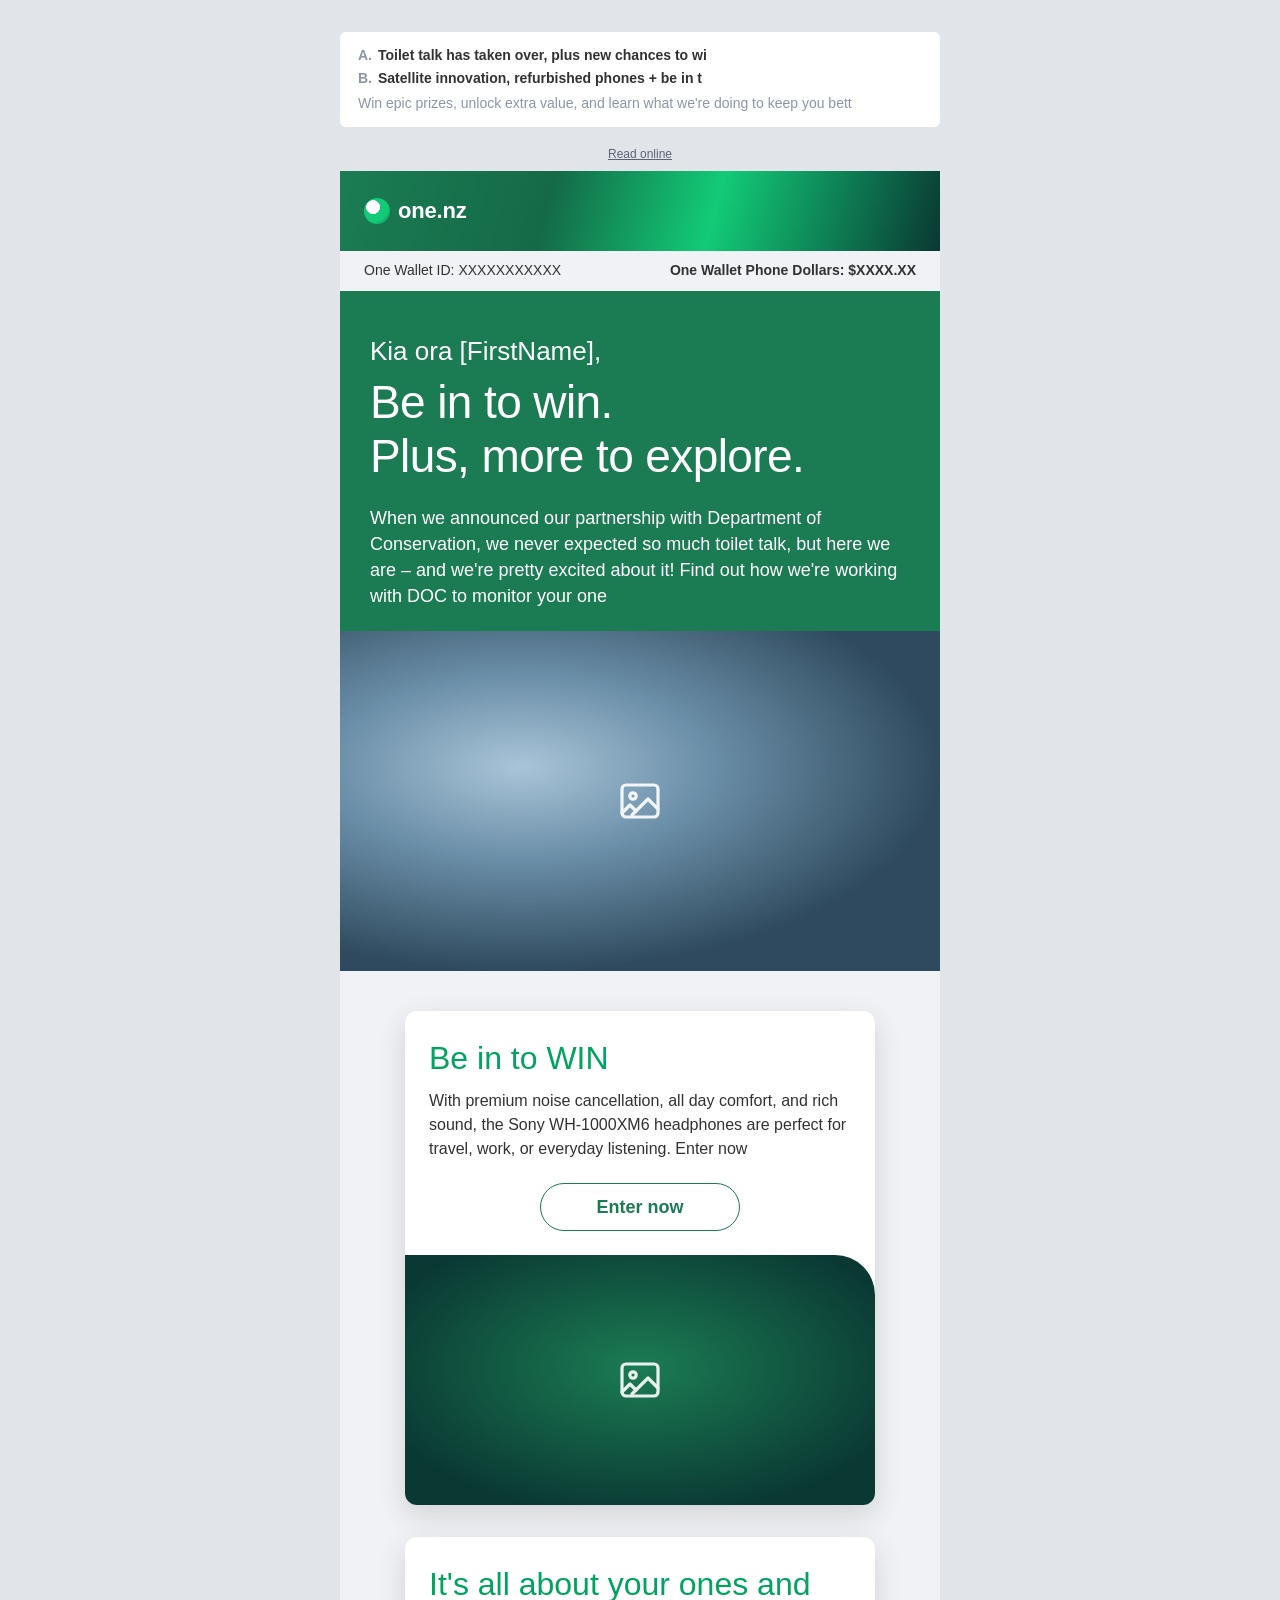
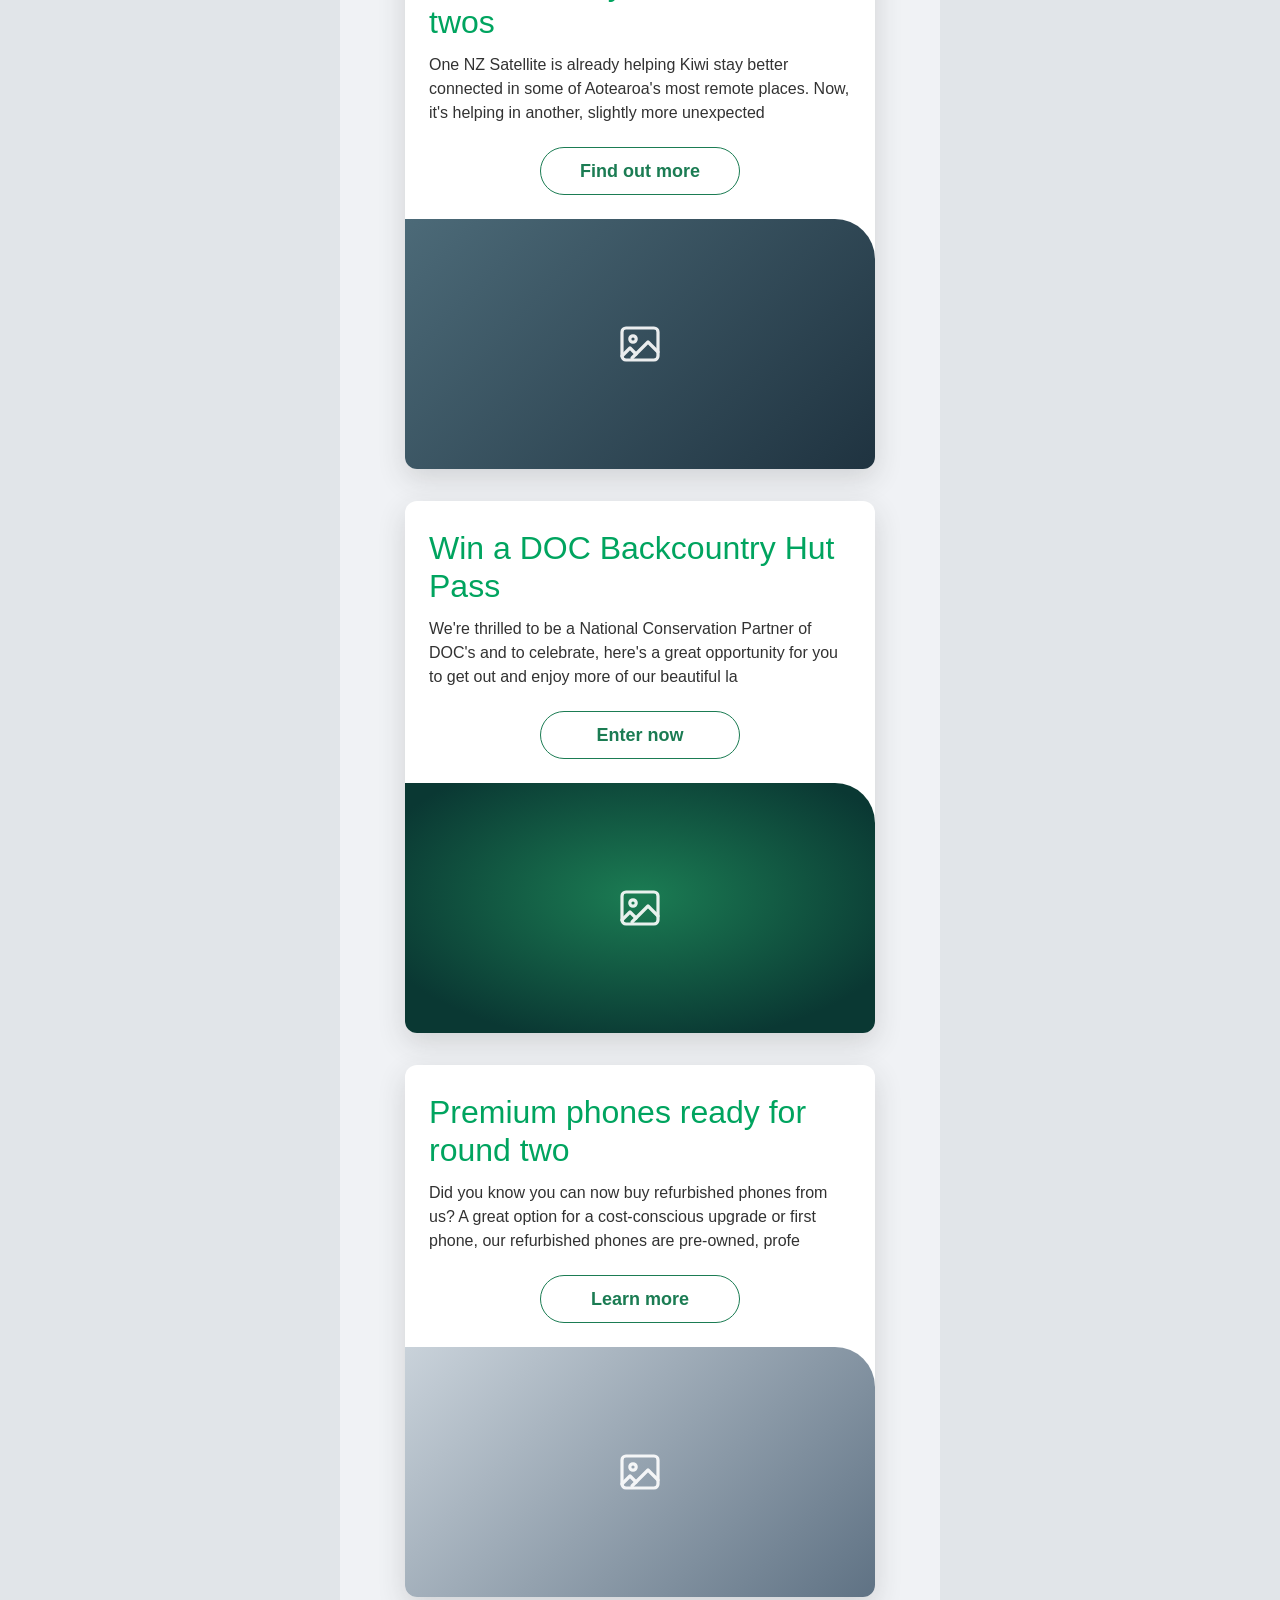
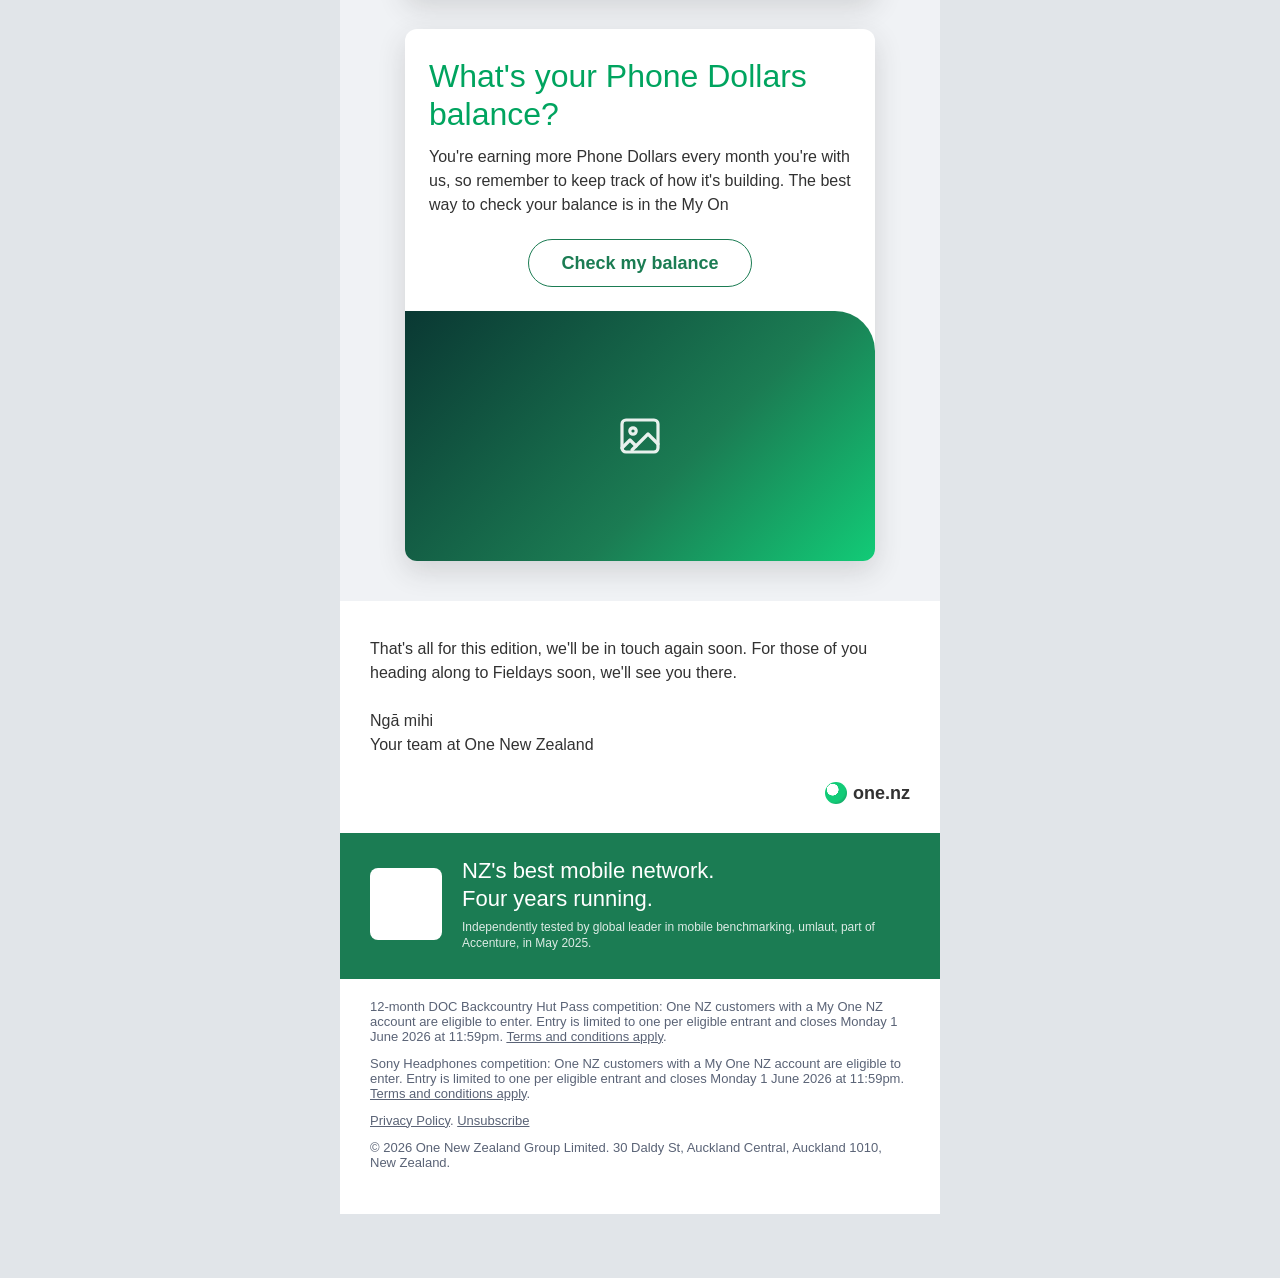
==== containers/one_update/one_update.html @ abf7118a "Add files via upload" ====
<!DOCTYPE html>
<html lang="en">
<head>
<meta charset="utf-8">
<meta name="viewport" content="width=device-width,initial-scale=1">
<title>One Update — One NZ</title>
<!-- one_update — the original, copy in, modules tagged with data-module.
     Drawn to One NZ eDM Guidelines v3.0 (Oct 2025). Copy is OCS03000 Q1, verbatim.
     Where the Q1 copy breaks the guideline limits, it stays — specs.md carries the limits. -->
<style>
  /* ── skin.md ── */
  @font-face{font-family:'Euclid Circular A';src:url('../../brands/one_nz/assets/EuclidCircularA-Regular.woff2') format('woff2');font-weight:400}
  @font-face{font-family:'Euclid Circular A';src:url('../../brands/one_nz/assets/EuclidCircularA-Semibold.woff2') format('woff2');font-weight:600}
  :root{
    --font:'Euclid Circular A',Arial,sans-serif;   /* client fallback is Arial — their call, not ours */
    --ink:#323232;        /* One Grey 900 */
    --ink-soft:#5A6376;   /* One Grey 600 */
    --ink-faint:#8C96A8;  /* One Grey 400 */
    --green:#1B7C53;      /* One Green 600 — intro bg, primary CTA, divider */
    --green-text:#00A45F; /* One Green 400 — card subheads */
    --green-bright:#12CB77; /* One Green 200 — texture highlights */
    --green-deep:#0A3833; /* One Green 900 — texture shadows */
    --ground:#F0F2F5;     /* One Grey 50 — card ground, wallet strip */
    --canvas:#E1E5E9;     /* One Grey 100 — outside the email */
    --card:#FFFFFF;
  }
  *{margin:0;padding:0;box-sizing:border-box}
  body{background:var(--canvas);font-family:var(--font);color:var(--ink);padding:32px 0 64px;-webkit-font-smoothing:antialiased}
  a{color:inherit}

  /* pre-copy — inbox, not email */
  .precopy{width:600px;margin:0 auto 20px;background:var(--card);border-radius:6px;padding:14px 18px;font-size:14px;line-height:1.35}
  .precopy .subj{font-weight:600}
  .precopy .subj + .subj{margin-top:4px}
  .precopy .pre{color:var(--ink-faint);margin-top:6px}
  .precopy .l{display:inline-block;width:20px;color:var(--ink-faint)}

  .email{width:600px;margin:0 auto}
  .readonline{text-align:center;font-size:12px;color:var(--ink-soft);padding:0 0 10px;text-decoration:underline}

  /* header block — logo strip 80 / grey strip 40 / no texture strip (dark block below) */
  .logo{height:80px;display:flex;align-items:center;padding:0 24px;
    background:linear-gradient(105deg,var(--green) 0%,#146A47 35%,var(--green-bright) 62%,var(--green-deep) 100%)}
  .logo .mark{display:flex;align-items:center;gap:8px;color:#fff;font-size:22px;font-weight:600;letter-spacing:-.2px}
  .logo .mark i{width:26px;height:26px;border-radius:50%;background:radial-gradient(circle at 35% 35%,#fff 0 28%,var(--green-bright) 30% 60%,var(--green) 100%)}
  .wallet{height:40px;background:var(--ground);display:flex;justify-content:space-between;align-items:center;padding:0 24px;font-size:14px;line-height:17px}
  .wallet b{font-weight:600}

  /* intro block — brand intro, green, 90% copy width */
  .intro{background:var(--green);color:#fff;padding:36px 30px 0}
  .intro .salut{font-size:26px;line-height:48px}
  .intro h1{font-weight:400;font-size:46px;line-height:54px;letter-spacing:-.6px;margin:0 0 22px}
  .intro p{font-size:18px;line-height:26px;margin-bottom:18px}
  .intro .hero{margin:22px -30px 0;height:340px;background:
    radial-gradient(70% 60% at 30% 40%,#a9c4d8 0%,#6b8fa8 45%,#2f4a5e 100%)}

  /* cards — on One Grey 50, 470 max, radius 40 (card) / 12 (image) */
  .cards{background:var(--ground);padding:40px 0 20px}
  .cardwrap{padding:0 0 32px}
  .cardwrap:last-child{padding-bottom:20px}
  .c{width:470px;margin:0 auto;background:var(--card);border-radius:12px;padding:28px 24px 0;overflow:hidden;
    box-shadow:0 10px 28px rgba(50,50,50,.16)}
  .c h2{font-weight:400;font-size:32px;line-height:38px;color:var(--green-text);margin-bottom:12px}
  .c p{font-size:16px;line-height:24px;margin-bottom:22px}
  .c .img{height:250px;border-radius:0 40px 0 0;margin:24px -24px 0;background:linear-gradient(135deg,#4c6a78,#1f3340)}
  .c[data-type="prize"] .img{background:radial-gradient(60% 60% at 50% 45%,#1B7C53 0%,#0A3833 100%)}
  .c[data-type="product"] .img{background:linear-gradient(135deg,#c9d2da,#5f7284)}
  .c[data-type="housekeeping"] .img{background:linear-gradient(135deg,#0A3833,#1B7C53 60%,#12CB77)}

  /* image slots — white image icon, centred */
  [data-module="hero"],[data-module="card-image"],.banner .badge{position:relative}
  [data-module="hero"]::after,[data-module="card-image"]::after{content:'';position:absolute;left:50%;top:50%;width:48px;height:48px;transform:translate(-50%,-50%);
    background:url("data:image/svg+xml;utf8,<svg xmlns='http://www.w3.org/2000/svg' viewBox='0 0 24 24' fill='none' stroke='white' stroke-width='1.6' stroke-linecap='round' stroke-linejoin='round'><rect x='3' y='4' width='18' height='16' rx='2'/><circle cx='8.5' cy='9.5' r='1.6'/><path d='M21 16l-5-5-8 8'/><path d='M3 18l4-4 3 3'/></svg>") center/contain no-repeat;opacity:.9}

  /* CTA — pill, Semibold 18, ≤24 chars. Cards take secondary only. */
  .btn{display:block;width:max-content;min-width:200px;margin:0 auto;text-align:center;font-weight:600;font-size:18px;line-height:26px;
    padding:10px 32px;border-radius:100px;text-decoration:none;border:1.5px solid var(--green)}
  .btn.primary{background:var(--green);color:#fff}
  .btn.secondary{background:transparent;color:var(--green)}

  /* sign-off — white, ≤250 chars */
  .signoff{background:var(--card);padding:36px 30px 28px;font-size:16px;line-height:24px}
  .signoff p{margin-bottom:24px}
  .signoff .mark{display:flex;align-items:center;justify-content:flex-end;gap:6px;font-size:18px;font-weight:600}
  .signoff .mark i{width:22px;height:22px;border-radius:50%;background:radial-gradient(circle at 35% 35%,#fff 0 28%,var(--green-bright) 30% 60%,var(--green) 100%)}

  /* banner — fixed ATL slot, business-approved */
  .banner{background:var(--green);color:#fff;padding:24px 30px;display:flex;gap:20px;align-items:center}
  .banner .badge{width:72px;height:72px;border-radius:8px;background:#fff;flex:none}
  .banner h3{font-weight:400;font-size:22px;line-height:28px}
  .banner small{display:block;font-size:12px;line-height:16px;margin-top:6px;opacity:.85}

  /* base — 4px green divider, terms 13/15 */
  .base{background:var(--card);border-top:4px solid var(--green);padding:20px 30px 32px;font-size:13px;line-height:15px;color:var(--ink-soft)}
  .base p{margin-bottom:12px}
</style>
</head>
<body>

<div class="precopy" data-module="precopy">
  <div class="subj" data-module="subject" data-variant="A"><span class="l">A.</span>Toilet talk has taken over, plus new chances to wi</div>
  <div class="subj" data-module="subject" data-variant="B"><span class="l">B.</span>Satellite innovation, refurbished phones + be in t</div>
  <div class="pre" data-module="preheader">Win epic prizes, unlock extra value, and learn what we're doing to keep you bett</div>
</div>

<div class="email">
  <div class="readonline" data-module="readonline">Read online</div>

  <div class="logo" data-module="header"><span class="mark"><i></i>one.nz</span></div>
  <div class="wallet" data-module="wallet"><span>One Wallet ID: XXXXXXXXXXX</span><b>One Wallet Phone Dollars: $XXXX.XX</b></div>

  <div class="intro" data-module="intro">
    <div class="salut" data-module="salutation">Kia ora [FirstName],</div>
    <h1 data-module="headline">Be in to win.<br>Plus, more to explore.</h1>
    <div data-module="intro-copy">
      <p>When we announced our partnership with Department of Conservation, we never expected so much toilet talk, but here we are – and we're pretty excited about it! Find out how we're working with DOC to monitor your one</p>
    </div>
    <div class="hero" data-module="hero"></div>
  </div>

  <div class="cards" data-module="cards">

    <div class="cardwrap"><div class="c" data-module="card" data-card="1" data-type="prize">
      <h2 data-module="card-title">Be in to WIN</h2>
      <p data-module="card-body">With premium noise cancellation, all day comfort, and rich sound, the Sony WH-1000XM6 headphones are perfect for travel, work, or everyday listening. Enter now </p>
      <a class="btn secondary" href="#" data-module="card-cta">Enter now</a>
      <div class="img" data-module="card-image"></div>
    </div></div>

    <div class="cardwrap"><div class="c" data-module="card" data-card="2" data-type="news">
      <h2 data-module="card-title">It's all about your ones and twos</h2>
      <p data-module="card-body">One NZ Satellite is already helping Kiwi stay better connected in some of Aotearoa's most remote places. Now, it's helping in another, slightly more unexpected </p>
      <a class="btn secondary" href="#" data-module="card-cta">Find out more</a>
      <div class="img" data-module="card-image"></div>
    </div></div>

    <div class="cardwrap"><div class="c" data-module="card" data-card="3" data-type="prize">
      <h2 data-module="card-title">Win a DOC Backcountry Hut Pass</h2>
      <p data-module="card-body">We're thrilled to be a National Conservation Partner of DOC's and to celebrate, here's a great opportunity for you to get out and enjoy more of our beautiful la</p>
      <a class="btn secondary" href="#" data-module="card-cta">Enter now</a>
      <div class="img" data-module="card-image"></div>
    </div></div>

    <div class="cardwrap"><div class="c" data-module="card" data-card="4" data-type="product">
      <h2 data-module="card-title">Premium phones ready for round two</h2>
      <p data-module="card-body">Did you know you can now buy refurbished phones from us? A great option for a cost-conscious upgrade or first phone, our refurbished phones are pre-owned, profe</p>
      <a class="btn secondary" href="#" data-module="card-cta">Learn more</a>
      <div class="img" data-module="card-image"></div>
    </div></div>

    <div class="cardwrap"><div class="c" data-module="card" data-card="5" data-type="housekeeping">
      <h2 data-module="card-title">What's your Phone Dollars balance?</h2>
      <p data-module="card-body">You're earning more Phone Dollars every month you're with us, so remember to keep track of how it's building. The best way to check your balance is in the My On</p>
      <a class="btn secondary" href="#" data-module="card-cta">Check my balance</a>
      <div class="img" data-module="card-image"></div>
    </div></div>

  </div>

  <div class="signoff" data-module="signoff">
    <p data-module="signoff-copy">That's all for this edition, we'll be in touch again soon. For those of you heading along to Fieldays soon, we'll see you there.</p>
    <p>Ngā mihi<br>Your team at One New Zealand</p>
    <div class="mark"><i></i>one.nz</div>
  </div>

  <div class="banner" data-module="banner">
    <div class="badge"></div>
    <div><h3>NZ's best mobile network.<br>Four years running.</h3>
    <small>Independently tested by global leader in mobile benchmarking, umlaut, part of Accenture, in May 2025.</small></div>
  </div>

  <div class="base" data-module="base">
    <div data-module="legals">
      <p>12-month DOC Backcountry Hut Pass competition: One NZ customers with a My One NZ account are eligible to enter. Entry is limited to one per eligible entrant and closes Monday 1 June 2026 at 11:59pm. <a href="#">Terms and conditions apply</a>.</p>
      <p>Sony Headphones competition: One NZ customers with a My One NZ account are eligible to enter. Entry is limited to one per eligible entrant and closes Monday 1 June 2026 at 11:59pm. <a href="#">Terms and conditions apply</a>.</p>
    </div>
    <p><a href="#">Privacy Policy</a>. <a href="#">Unsubscribe</a></p>
    <p>© 2026 One New Zealand Group Limited. 30 Daldy St, Auckland Central, Auckland 1010, New Zealand.</p>
  </div>
</div>

</body>
</html>
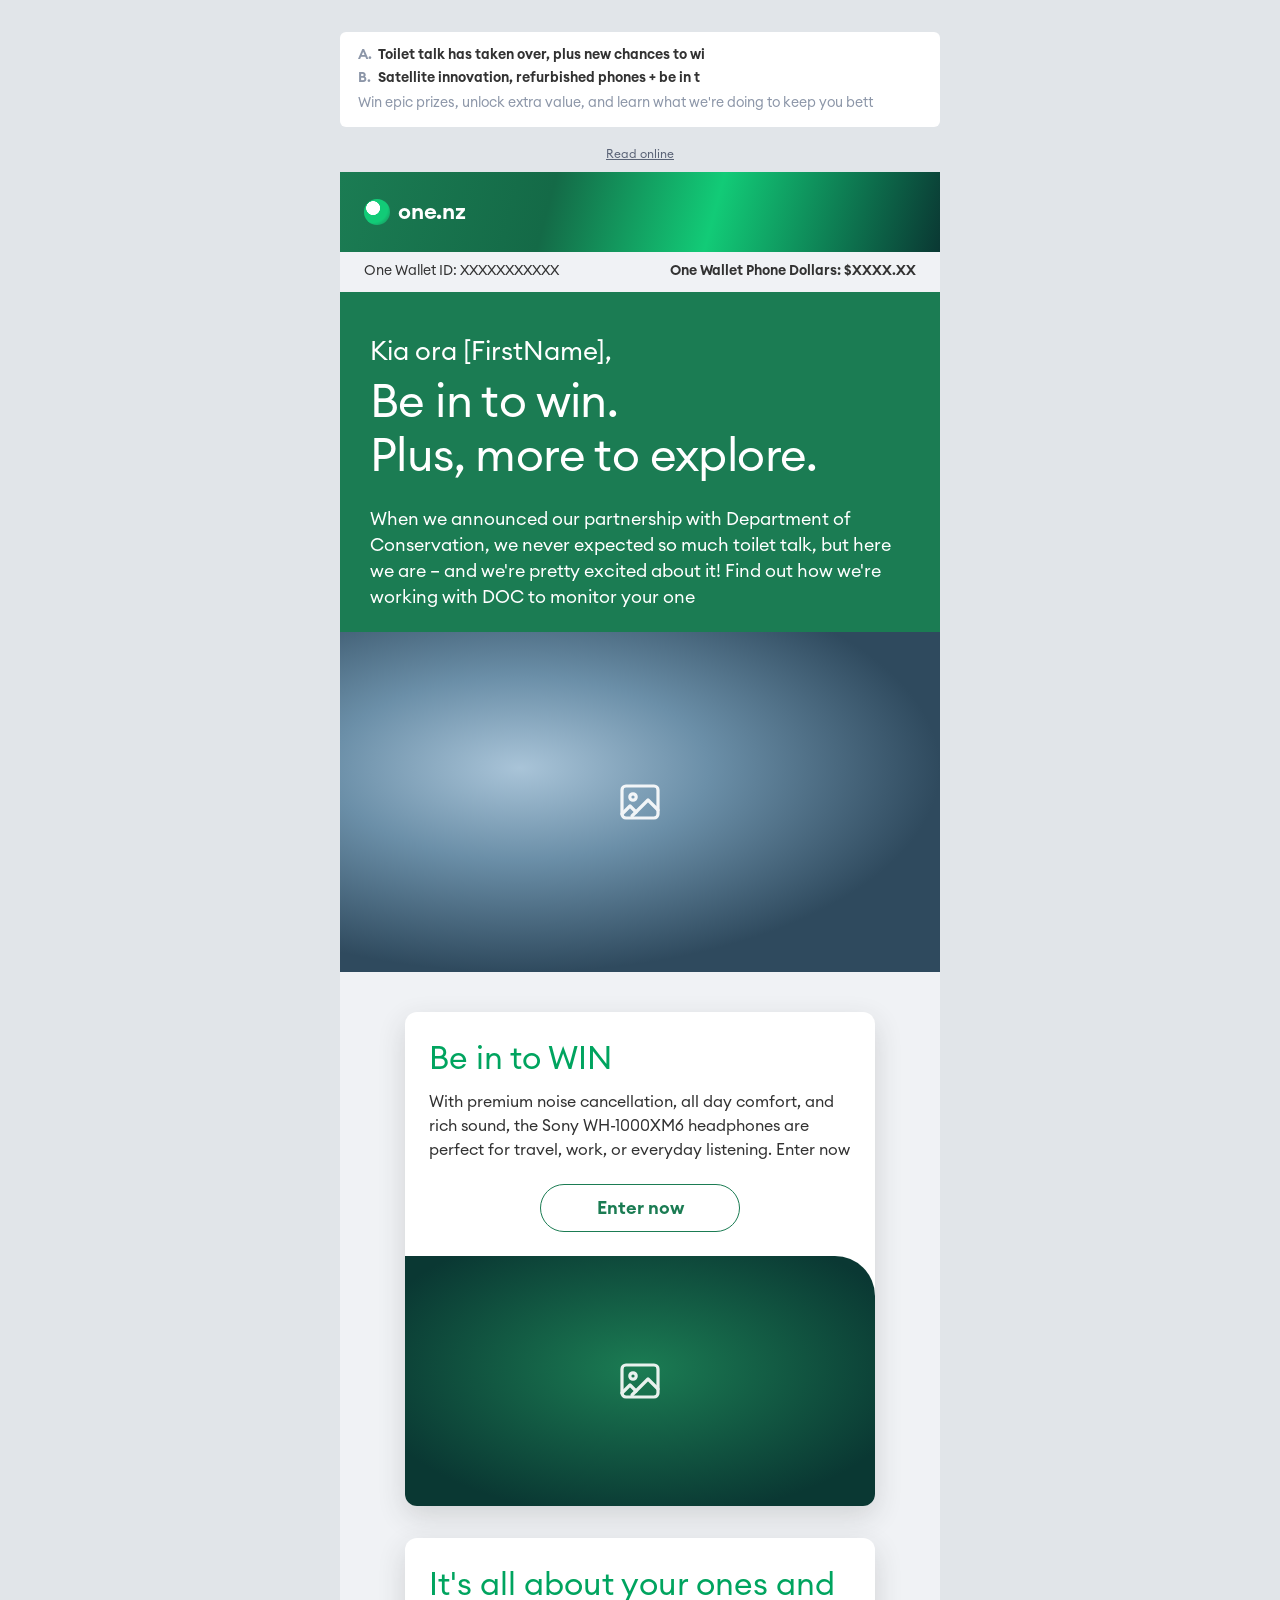
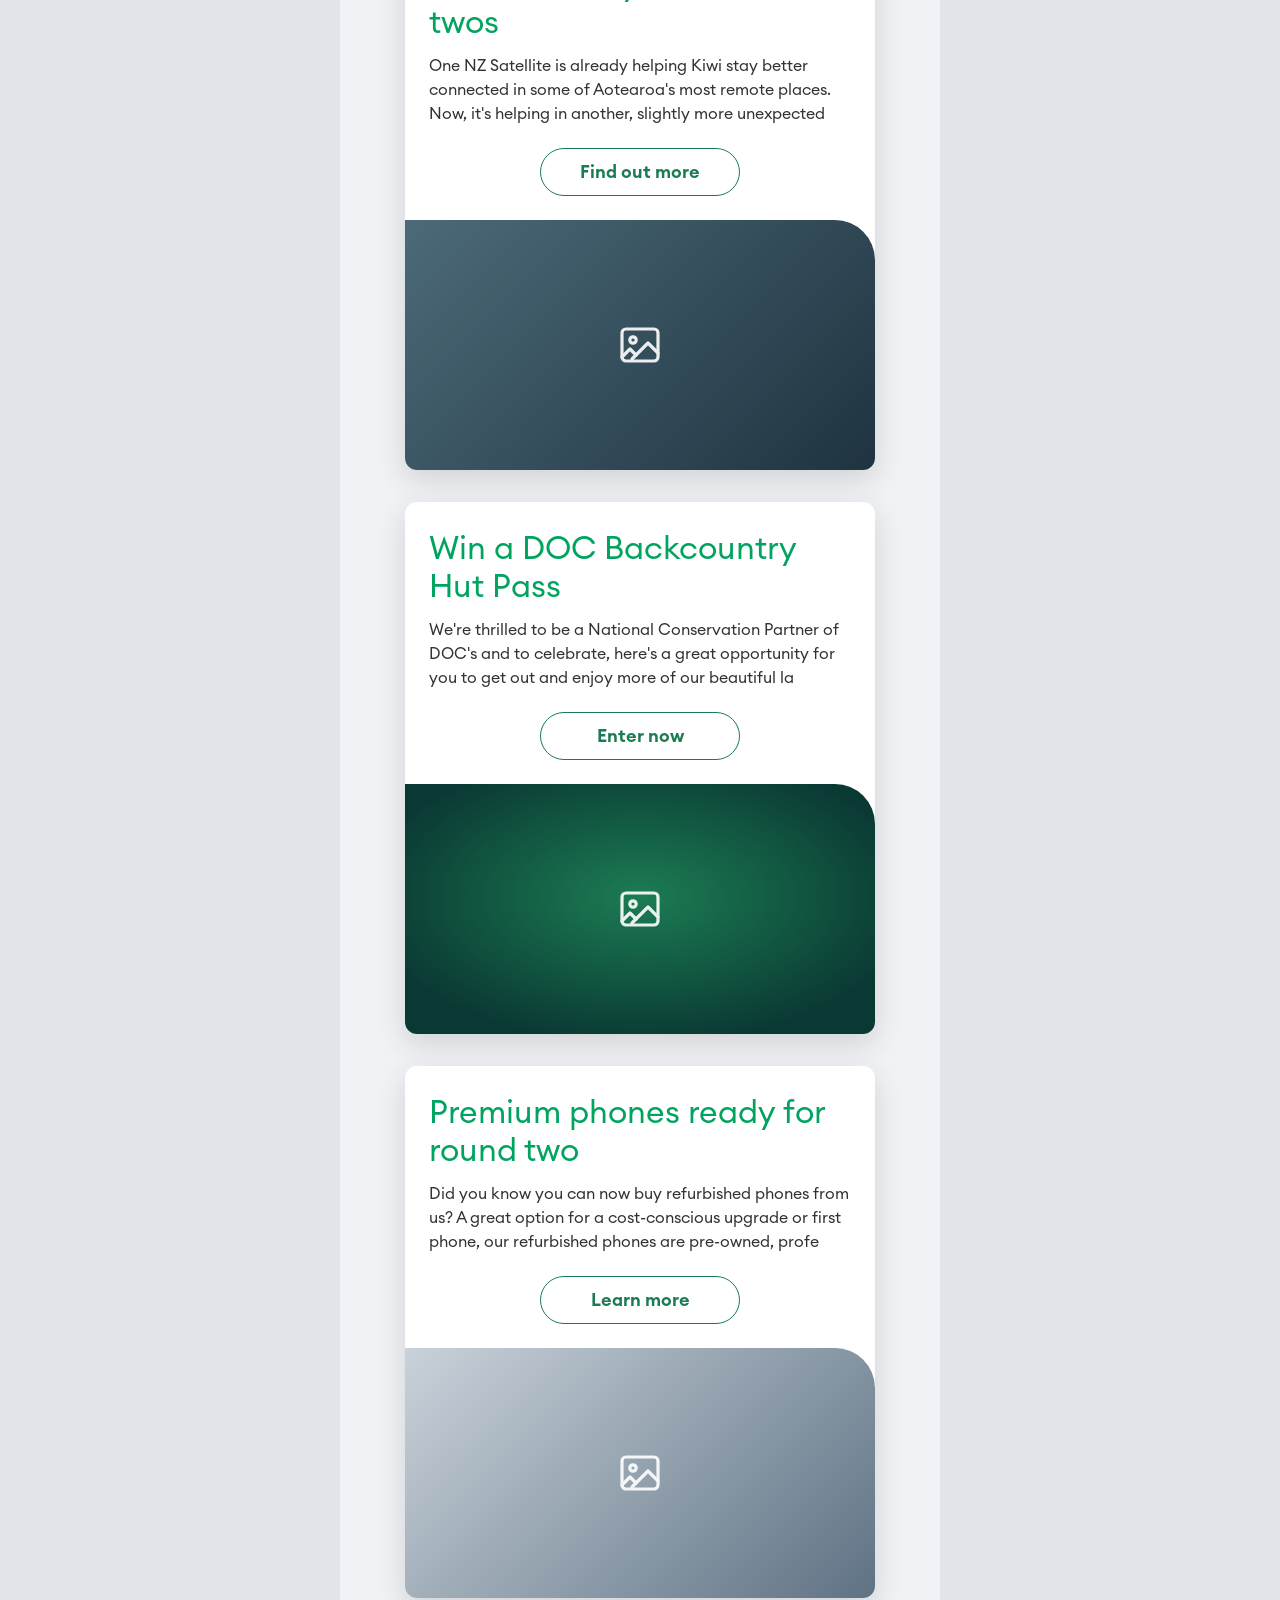
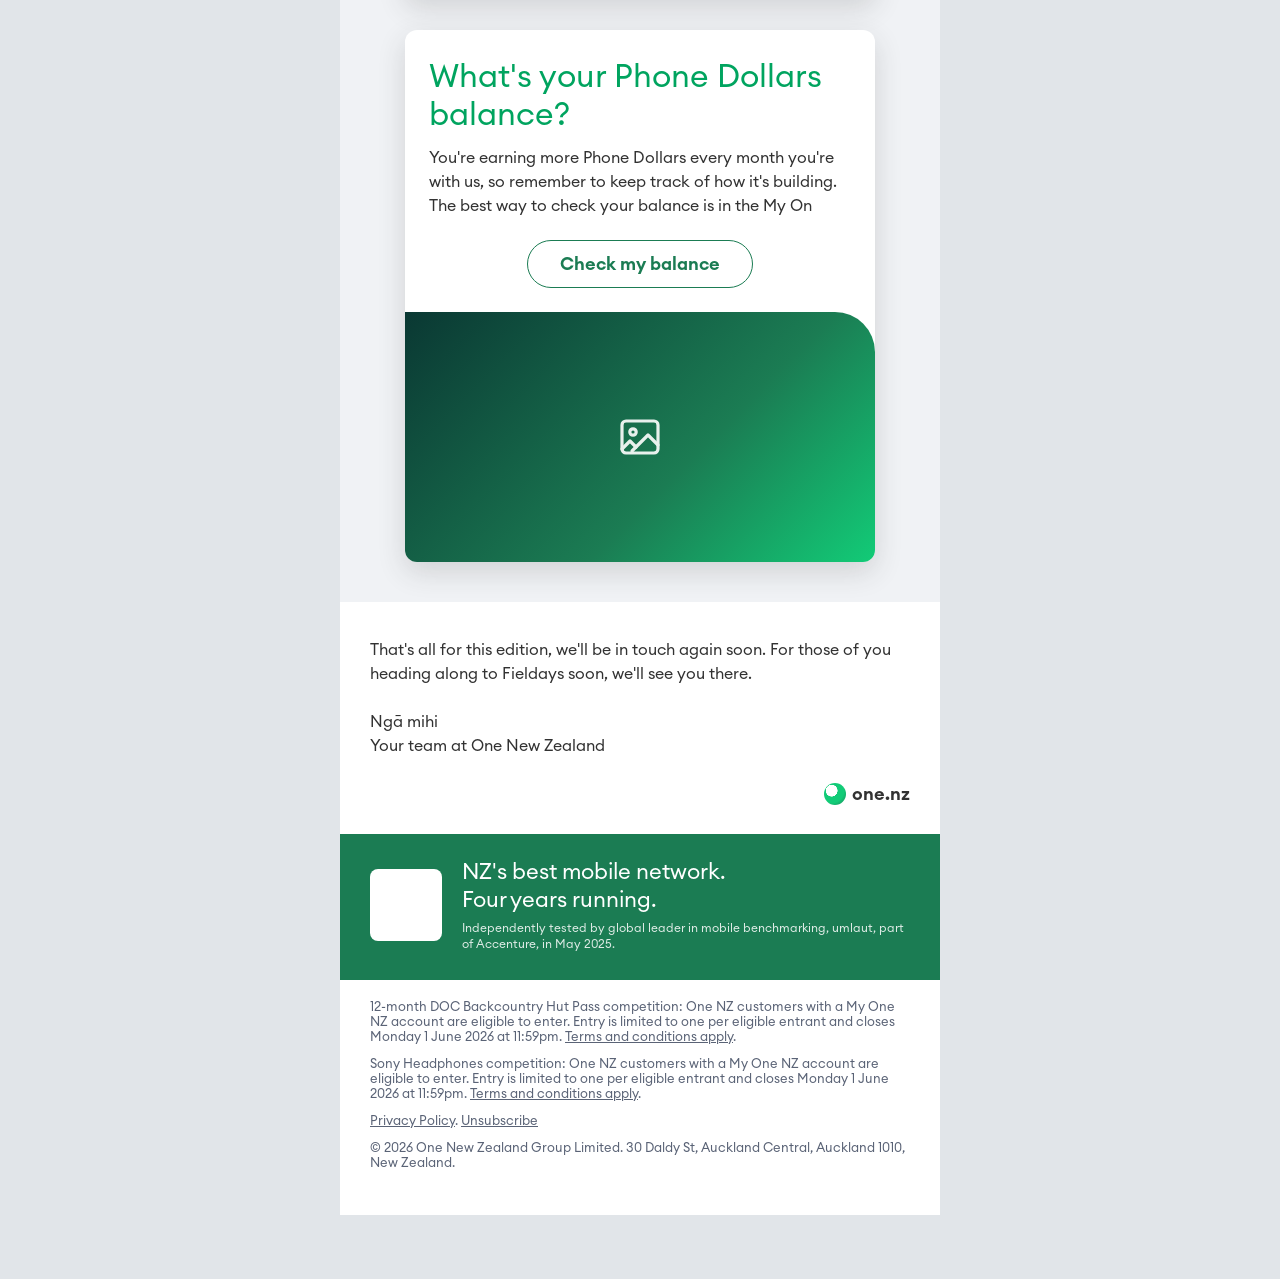
==== commit b4a357be: "Add files via upload" ====
--- a/containers/one_update/one_update.html
+++ b/containers/one_update/one_update.html
@@ -9,8 +9,8 @@
      Where the Q1 copy breaks the guideline limits, it stays — specs.md carries the limits. -->
 <style>
   /* ── skin.md ── */
-  @font-face{font-family:'Euclid Circular A';src:url('../../brands/one_nz/assets/EuclidCircularA-Regular.woff2') format('woff2');font-weight:400}
-  @font-face{font-family:'Euclid Circular A';src:url('../../brands/one_nz/assets/EuclidCircularA-Semibold.woff2') format('woff2');font-weight:600}
+  @font-face{font-family:'Euclid Circular A';src:url('../../brands/one_nz/assets/EuclidCircularA-Regular.otf') format('opentype');font-weight:400}
+  @font-face{font-family:'Euclid Circular A';src:url('../../brands/one_nz/assets/EuclidCircularA-Semibold.otf') format('opentype');font-weight:600}
   :root{
     --font:'Euclid Circular A',Arial,sans-serif;   /* client fallback is Arial — their call, not ours */
     --ink:#323232;        /* One Grey 900 */
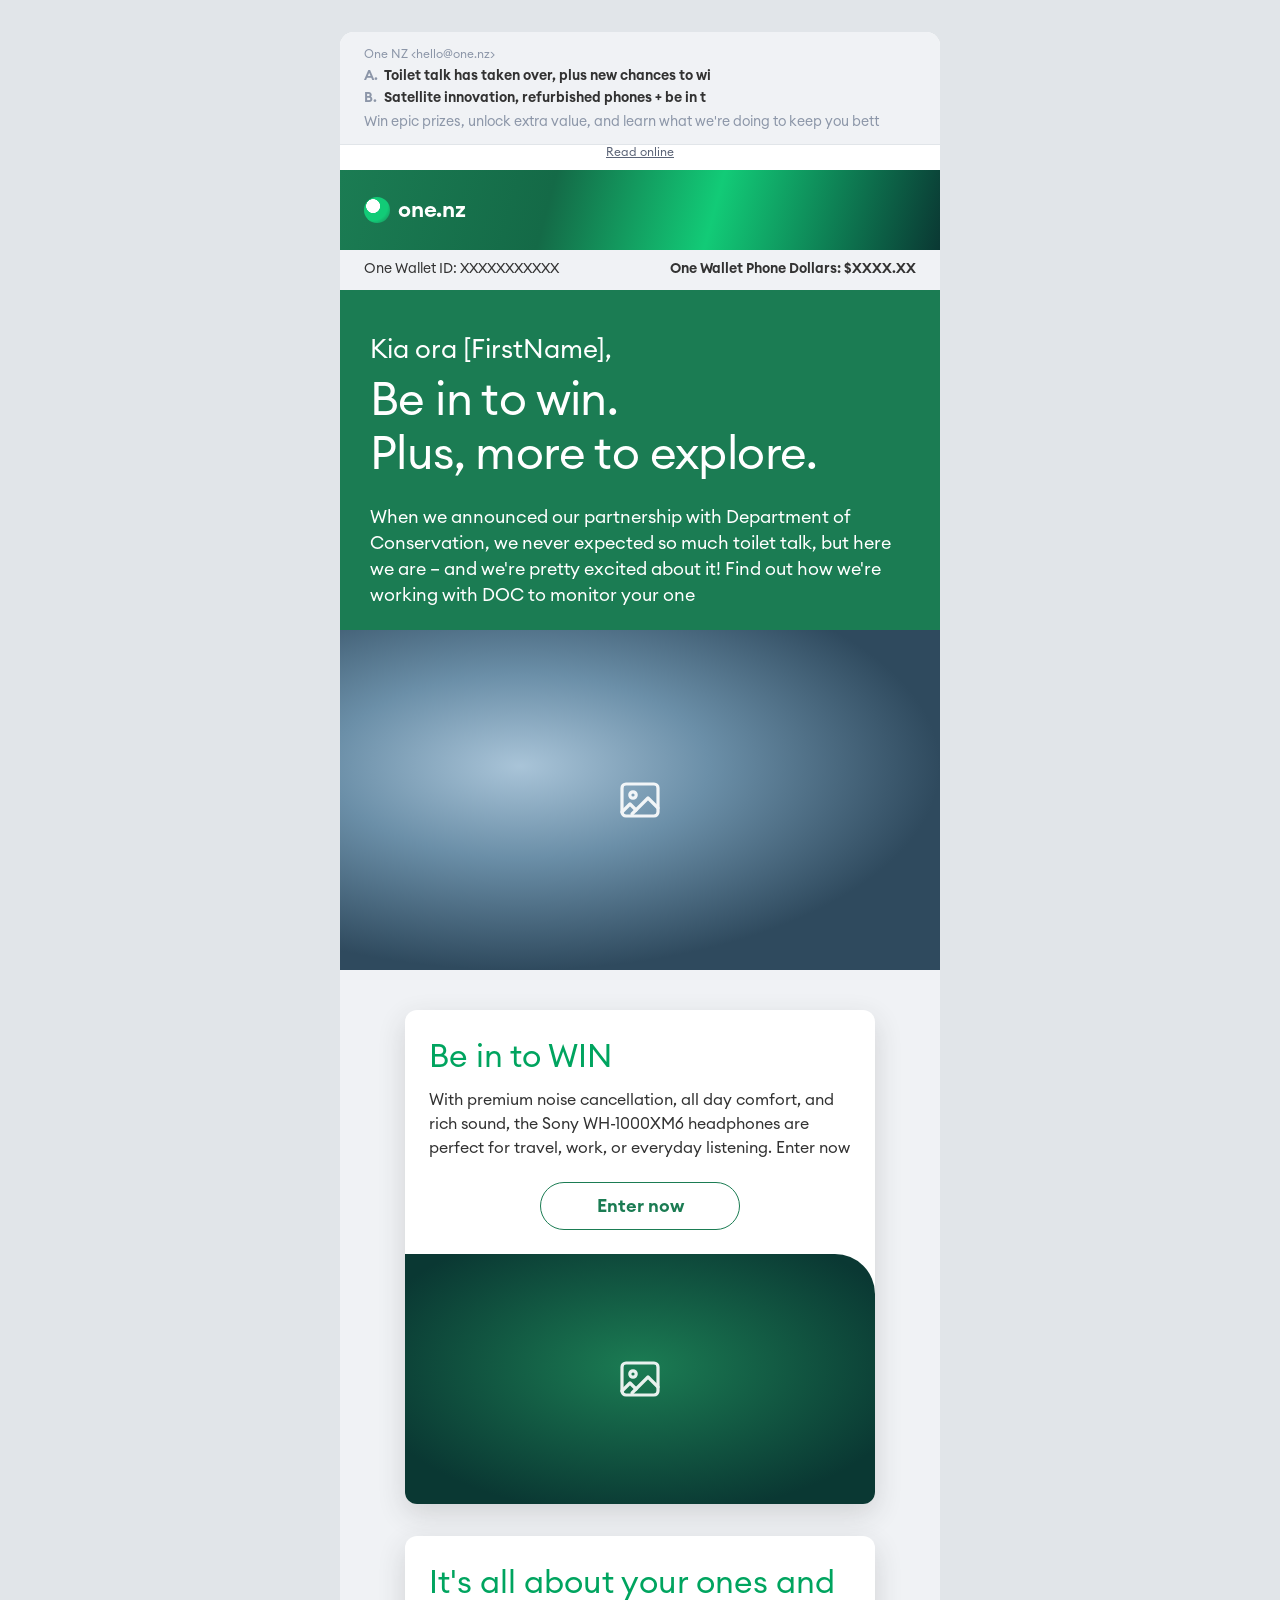
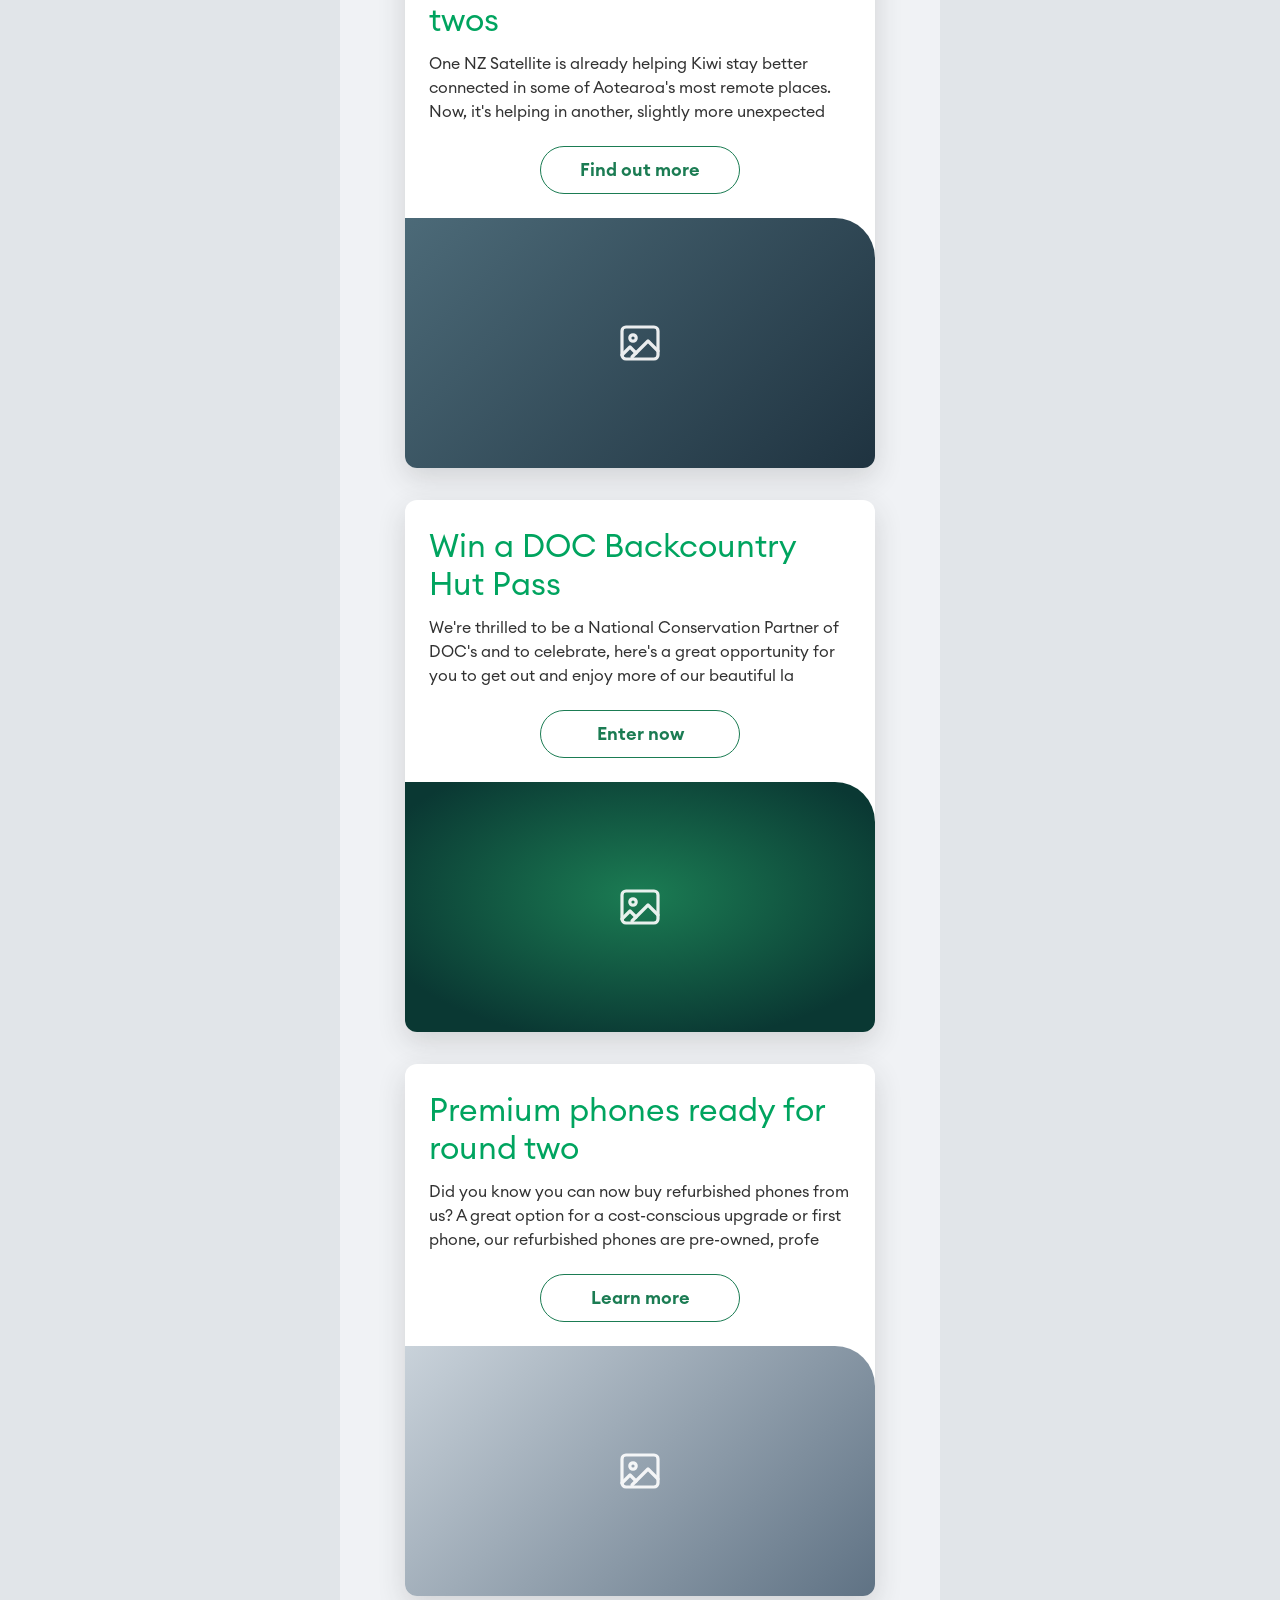
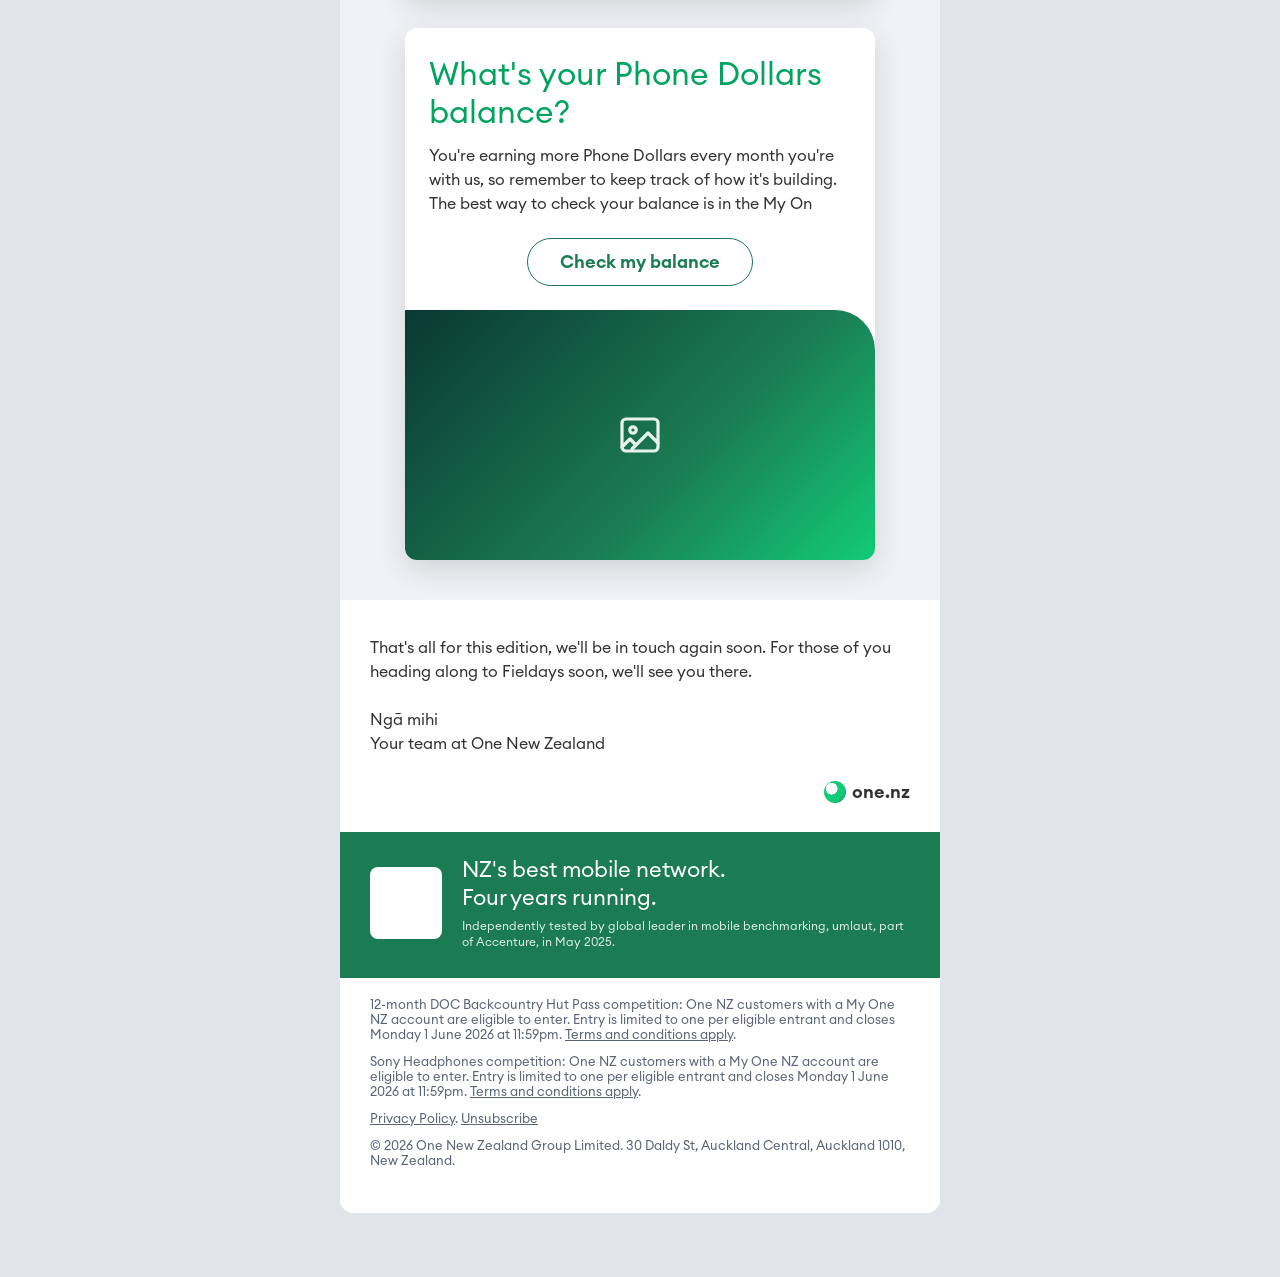
==== commit dfb2ef7a: "Add files via upload" ====
--- a/containers/one_update/one_update.html
+++ b/containers/one_update/one_update.html
@@ -28,14 +28,17 @@
   body{background:var(--canvas);font-family:var(--font);color:var(--ink);padding:32px 0 64px;-webkit-font-smoothing:antialiased}
   a{color:inherit}
 
-  /* pre-copy — inbox, not email */
-  .precopy{width:600px;margin:0 auto 20px;background:var(--card);border-radius:6px;padding:14px 18px;font-size:14px;line-height:1.35}
+  .email{width:600px;margin:0 auto;background:var(--card);border-radius:14px;overflow:hidden}
+
+  /* the client strip — from, subject (A/B), preheader — the top of the
+     email card, the way an inbox shows it. First tagged module; the
+     padlock sits on it. */
+  .precopy{background:var(--ground);border-bottom:1px solid var(--canvas);padding:14px 24px 12px;font-size:14px;line-height:1.35}
+  .precopy .from{font-size:12px;color:var(--ink-faint);margin-bottom:5px}
   .precopy .subj{font-weight:600}
-  .precopy .subj + .subj{margin-top:4px}
-  .precopy .pre{color:var(--ink-faint);margin-top:6px}
+  .precopy .subj + .subj{margin-top:3px}
+  .precopy .pre{color:var(--ink-faint);margin-top:5px}
   .precopy .l{display:inline-block;width:20px;color:var(--ink-faint)}
-
-  .email{width:600px;margin:0 auto}
   .readonline{text-align:center;font-size:12px;color:var(--ink-soft);padding:0 0 10px;text-decoration:underline}
 
   /* header block — logo strip 80 / grey strip 40 / no texture strip (dark block below) */
@@ -97,13 +100,13 @@
 </head>
 <body>
 
-<div class="precopy" data-module="precopy">
-  <div class="subj" data-module="subject" data-variant="A"><span class="l">A.</span>Toilet talk has taken over, plus new chances to wi</div>
-  <div class="subj" data-module="subject" data-variant="B"><span class="l">B.</span>Satellite innovation, refurbished phones + be in t</div>
-  <div class="pre" data-module="preheader">Win epic prizes, unlock extra value, and learn what we're doing to keep you bett</div>
-</div>
-
 <div class="email">
+  <div class="precopy" data-module="precopy">
+    <div class="from">One NZ &lt;hello@one.nz&gt;</div>
+    <div class="subj" data-module="subject" data-variant="A"><span class="l">A.</span>Toilet talk has taken over, plus new chances to wi</div>
+    <div class="subj" data-module="subject" data-variant="B"><span class="l">B.</span>Satellite innovation, refurbished phones + be in t</div>
+    <div class="pre" data-module="preheader">Win epic prizes, unlock extra value, and learn what we're doing to keep you bett</div>
+  </div>
   <div class="readonline" data-module="readonline">Read online</div>
 
   <div class="logo" data-module="header"><span class="mark"><i></i>one.nz</span></div>
